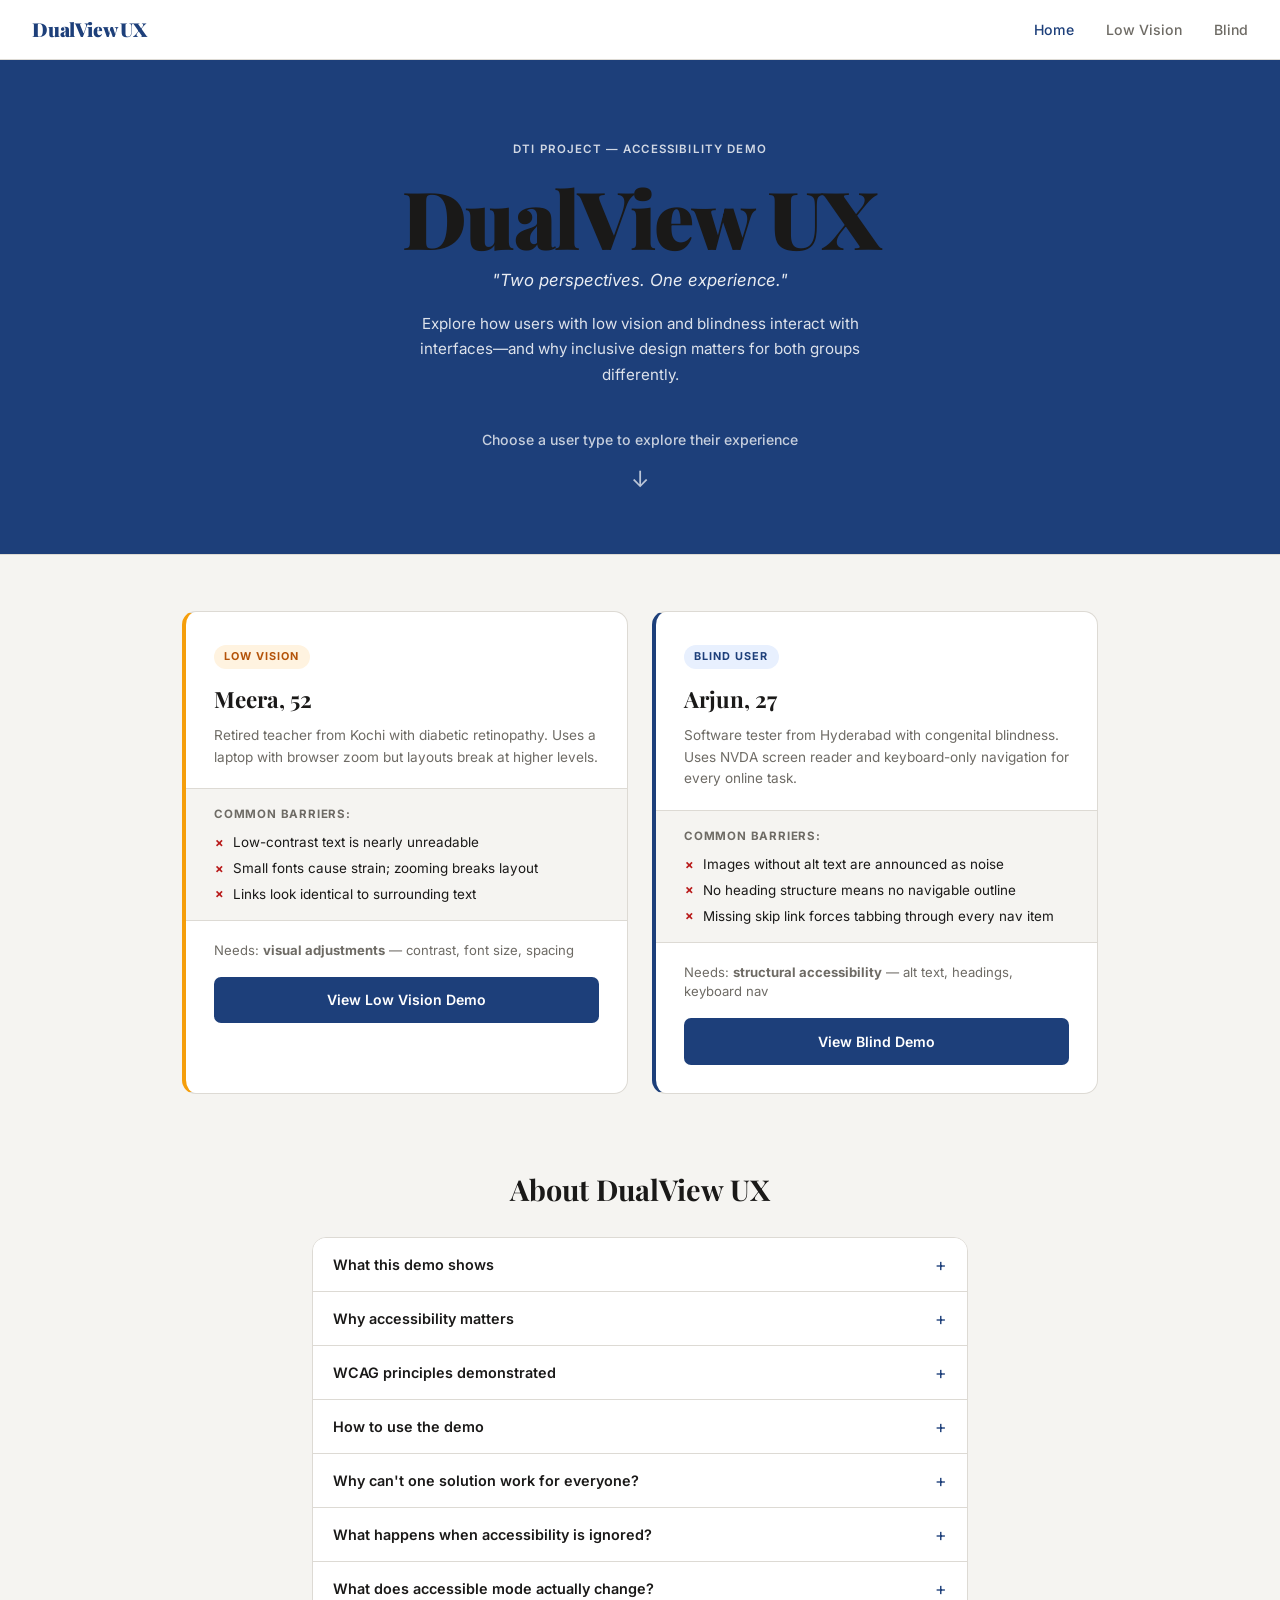
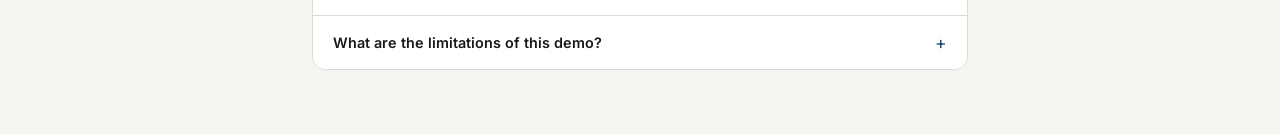
==== index.html @ b09f966c "Initial commit (WIP- contains known issues)" ====
<!DOCTYPE html>
<html lang="en">
<head>
  <meta charset="UTF-8" />
  <meta name="viewport" content="width=device-width, initial-scale=1.0" />
  <title>DualView UX — Two perspectives. One experience.</title>
  <link rel="stylesheet" href="global.css" />
  <link rel="stylesheet" href="home.css" />
</head>
<body>

  <a href="#main" class="skip-link">Skip to main content</a>

  <header>
    <nav class="navbar" aria-label="Main navigation">
      <a href="index.html" class="nav-logo">DualView UX</a>
      <ul class="nav-links">
        <li><a href="index.html" aria-current="page">Home</a></li>
        <li><a href="low-vision.html">Low Vision</a></li>
        <li><a href="blind.html">Blind</a></li>
      </ul>
    </nav>
  </header>

  <main id="main">

    <!-- HERO -->
    <section class="home-hero" aria-labelledby="hero-h">
      <div class="hero-inner">
        <p class="hero-eyebrow">DTI Project — Accessibility Demo</p>
        <h1 id="hero-h">DualView UX</h1>
        <p class="hero-tagline">"Two perspectives. One experience."</p>
        <p class="hero-desc">
          Explore how users with low vision and blindness interact with interfaces—and
          why inclusive design matters for both groups differently.
        </p>
        <p class="hero-cta-hint">Choose a user type to explore their experience</p>
        <div class="hero-arrow" aria-hidden="true">&#8595;</div>
      </div>
    </section>

    <!-- PERSONA CARDS -->
    <section class="personas" id="personas" aria-labelledby="personas-h">
      <h2 id="personas-h" class="sr-only">User Perspectives</h2>

      <div class="persona-grid">

        <!-- LOW VISION -->
        <article class="persona-card pcard-lv" aria-labelledby="lv-h">
          <div class="pcard-top">
            <span class="ptag ptag-lv">Low Vision</span>
            <h3 id="lv-h">Meera, 52</h3>
            <p class="pbio">
              Retired teacher from Kochi with diabetic retinopathy. Uses a laptop
              with browser zoom but layouts break at higher levels.
            </p>
          </div>
          <div class="pcard-problems">
            <p class="problems-label">Common barriers:</p>
            <ul>
              <li>Low-contrast text is nearly unreadable</li>
              <li>Small fonts cause strain; zooming breaks layout</li>
              <li>Links look identical to surrounding text</li>
            </ul>
          </div>
          <div class="pcard-bottom">
            <p class="pcard-needs">Needs: <strong>visual adjustments</strong> — contrast, font size, spacing</p>
            <a href="low-vision.html" class="btn btn-primary pcard-btn">
              View Low Vision Demo
            </a>
          </div>
        </article>

        <!-- BLIND -->
        <article class="persona-card pcard-blind" aria-labelledby="blind-h">
          <div class="pcard-top">
            <span class="ptag ptag-blind">Blind User</span>
            <h3 id="blind-h">Arjun, 27</h3>
            <p class="pbio">
              Software tester from Hyderabad with congenital blindness. Uses NVDA
              screen reader and keyboard-only navigation for every online task.
            </p>
          </div>
          <div class="pcard-problems">
            <p class="problems-label">Common barriers:</p>
            <ul>
              <li>Images without alt text are announced as noise</li>
              <li>No heading structure means no navigable outline</li>
              <li>Missing skip link forces tabbing through every nav item</li>
            </ul>
          </div>
          <div class="pcard-bottom">
            <p class="pcard-needs">Needs: <strong>structural accessibility</strong> — alt text, headings, keyboard nav</p>
            <a href="blind.html" class="btn btn-primary pcard-btn">
              View Blind Demo
            </a>
          </div>
        </article>

      </div>
    </section>

    <!-- ABOUT ACCORDION -->
    <section class="about-section" id="about" aria-labelledby="about-h">
      <h2 id="about-h">About DualView UX</h2>

      <div class="accordion" role="list">

        <div class="accordion-item" role="listitem">
          <button class="accordion-btn" aria-expanded="false" aria-controls="acc-1">
            <span>What this demo shows</span>
            <span class="acc-icon" aria-hidden="true">+</span>
          </button>
          <div class="accordion-body" id="acc-1">
            <p>
              DualView UX demonstrates how the same interface can feel radically different
              depending on the type of visual impairment a user has. Each demo page starts
              in an inaccessible state and can be progressively improved using the controls panel.
            </p>
            <p style="margin-top:0.6rem;">
              The key insight: accessibility is not one-size-fits-all. A blind user needs
              structural changes (alt text, semantic HTML, keyboard navigation).
              A low vision user needs visual changes (contrast, font size, spacing). Both matter.
            </p>
          </div>
        </div>

        <div class="accordion-item" role="listitem">
          <button class="accordion-btn" aria-expanded="false" aria-controls="acc-2">
            <span>Why accessibility matters</span>
            <span class="acc-icon" aria-hidden="true">+</span>
          </button>
          <div class="accordion-body" id="acc-2">
            <ul>
              <li>246 million people globally live with moderate to severe vision impairment</li>
              <li>96.3% of home pages fail at least one WCAG accessibility check (WebAIM 2023)</li>
              <li>1 in 12 men has some form of colour vision deficiency</li>
              <li>Inaccessible interfaces exclude users from banking, healthcare, education, and commerce</li>
              <li>Accessibility improvements benefit all users — not just those with disabilities</li>
            </ul>
          </div>
        </div>

        <div class="accordion-item" role="listitem">
          <button class="accordion-btn" aria-expanded="false" aria-controls="acc-3">
            <span>WCAG principles demonstrated</span>
            <span class="acc-icon" aria-hidden="true">+</span>
          </button>
          <div class="accordion-body" id="acc-3">
            <ul>
              <li><strong>Contrast:</strong> Minimum 4.5:1 ratio for body text (WCAG AA)</li>
              <li><strong>Text scaling:</strong> Content must remain usable at 200% zoom</li>
              <li><strong>Keyboard navigation:</strong> All functionality available without a mouse</li>
              <li><strong>Alt text:</strong> Every meaningful image must have a text alternative</li>
              <li><strong>Semantic HTML:</strong> Correct heading hierarchy, landmarks, and labels</li>
            </ul>
          </div>
        </div>

        <div class="accordion-item" role="listitem">
          <button class="accordion-btn" aria-expanded="false" aria-controls="acc-4">
            <span>How to use the demo</span>
            <span class="acc-icon" aria-hidden="true">+</span>
          </button>
          <div class="accordion-body" id="acc-4">
            <ul>
              <li>Click a persona card above to open the relevant demo page</li>
              <li>Each demo starts in inaccessible mode — observe the default state</li>
              <li>Open the Accessibility panel (right side of screen) to toggle features</li>
              <li>Switch between Inaccessible and Accessible mode using the panel controls</li>
              <li>On the Blind demo: press Tab to explore keyboard navigation</li>
            </ul>
          </div>
        </div>

        <div class="accordion-item" role="listitem">
          <button class="accordion-btn" aria-expanded="false" aria-controls="acc-5">
            <span>Why can't one solution work for everyone?</span>
            <span class="acc-icon" aria-hidden="true">+</span>
          </button>
          <div class="accordion-body" id="acc-5">
            <p>Low vision and blindness are fundamentally different conditions. A person with low vision can see — but poorly. They benefit from larger text, better contrast, and clearer visual hierarchy. A blind user cannot rely on visuals at all. They navigate using a screen reader and keyboard, and need the underlying HTML to be correct — headings, labels, alt text, landmarks.</p>
            <p style="margin-top:0.5rem;">A website that adds high contrast solves nothing for a blind user. A website that adds alt text solves nothing for a low vision user who can see the image but cannot read a small caption. Both groups need different interventions.</p>
          </div>
        </div>

        <div class="accordion-item" role="listitem">
          <button class="accordion-btn" aria-expanded="false" aria-controls="acc-6">
            <span>What happens when accessibility is ignored?</span>
            <span class="acc-icon" aria-hidden="true">+</span>
          </button>
          <div class="accordion-body" id="acc-6">
            <ul>
              <li>Blind users hear "button, button, button" with no context about what each button does</li>
              <li>Low vision users zoom to 200% and the layout collapses, overlapping or hiding content</li>
              <li>Images are announced as "image" with no description — useless to a screen reader</li>
              <li>Forms become impossible — inputs have no labels, so the screen reader says "edit text, blank"</li>
              <li>Users cannot navigate by headings because the page uses styled divs instead of semantic HTML</li>
              <li>The result: users abandon the task and lose independence</li>
            </ul>
          </div>
        </div>

        <div class="accordion-item" role="listitem">
          <button class="accordion-btn" aria-expanded="false" aria-controls="acc-7">
            <span>What does accessible mode actually change?</span>
            <span class="acc-icon" aria-hidden="true">+</span>
          </button>
          <div class="accordion-body" id="acc-7">
            <p>On the Low Vision demo, accessible mode restores proper text contrast, increases font size, widens line spacing, and makes links visually distinct. These are CSS-level changes — no content rewriting needed.</p>
            <p style="margin-top:0.5rem;">On the Blind demo, it swaps vague alt text ("image") for descriptive alternatives, and changes button labels from "View product" to "View: [Product Name]" — so a screen reader user always knows what they are about to activate.</p>
          </div>
        </div>

        <div class="accordion-item" role="listitem">
          <button class="accordion-btn" aria-expanded="false" aria-controls="acc-8">
            <span>What are the limitations of this demo?</span>
            <span class="acc-icon" aria-hidden="true">+</span>
          </button>
          <div class="accordion-body" id="acc-8">
            <ul>
              <li>Based on secondary research and simulated personas — no formal user testing was conducted</li>
              <li>The "inaccessible" mode uses CSS to simulate poor design; the underlying HTML stays structurally valid</li>
              <li>Real screen reader behaviour varies by software (NVDA, JAWS, VoiceOver) and cannot be fully replicated in a browser</li>
              <li>The screen reader overlay shows the alt attribute content — not a full audio output simulation</li>
              <li>Keyboard navigation is demonstrated structurally but not exhaustively tested with assistive hardware</li>
            </ul>
          </div>
        </div>

      </div>
    </section>

  </main>

  <script src="global.js"></script>
  <script src="home.js"></script>

</body>
</html>
---- global.css ----
/* ============================================================
   GLOBAL.CSS — DualView UX
   Shared: reset, typography, navbar, footer, accessibility system
   ============================================================ */

@import url('https://fonts.googleapis.com/css2?family=Inter:wght@300;400;500;600;700&family=Playfair+Display:wght@700;900&display=swap');

/* ---- TOKENS ---- */
:root {
  --bg:            #f5f4f1;
  --surface:       #ffffff;
  --border:        #dddad4;
  --text:          #1a1918;
  --muted:         #6e6b65;
  --accent:        #1d3f7a;
  --accent-hover:  #152e5e;
  --accent-light:  #edf1fa;
  --danger:        #b91c1c;

  --ff-display: 'Playfair Display', Georgia, serif;
  --ff-body:    'Inter', system-ui, sans-serif;
  --fs-base:    17px;
  --lh-base:    1.65;

  --radius:    7px;
  --radius-lg: 14px;

  --shadow-sm: 0 1px 4px rgba(0,0,0,0.07);
  --shadow-md: 0 4px 16px rgba(0,0,0,0.10);
}

/* ---- RESET ---- */
*, *::before, *::after { box-sizing: border-box; margin: 0; padding: 0; }
html { scroll-behavior: smooth; }

body {
  font-family: var(--ff-body);
  font-size: var(--fs-base);
  line-height: var(--lh-base);
  color: var(--text);
  background: var(--bg);
  transition: background 0.3s, color 0.3s;
}

img { max-width: 100%; display: block; }
a   { color: var(--accent); }

*:focus-visible {
  outline: 3px solid var(--accent);
  outline-offset: 3px;
  border-radius: 3px;
}

/* ---- SKIP LINK ---- */
.skip-link {
  position: absolute;
  top: -80px;
  left: 1rem;
  background: var(--accent);
  color: #fff;
  padding: 0.5rem 1rem;
  border-radius: 0 0 var(--radius) var(--radius);
  text-decoration: none;
  font-weight: 600;
  font-size: 0.9rem;
  z-index: 9999;
  transition: top 0.2s;
}
.skip-link:focus { top: 0; }

/* ---- NAVBAR ---- */
.navbar {
  display: flex;
  align-items: center;
  justify-content: space-between;
  padding: 0.85rem 2rem;
  background: var(--surface);
  border-bottom: 1px solid var(--border);
  position: sticky;
  top: 0;
  z-index: 600;
}

/* Mode bar sticks below navbar. Navbar is ~52px tall, mode bar ~42px */
.a11y-mode-bar {
  display: flex;
  justify-content: flex-end;
  align-items: center;
  padding: 0.5rem 1.5rem;
  background: var(--surface);
  border-bottom: 1px solid var(--border);
  gap: 0.75rem;
  position: sticky;
  top: 52px; /* height of navbar */
  z-index: 590;
}

.nav-logo {
  font-family: var(--ff-display);
  font-size: 1.2rem;
  font-weight: 900;
  color: var(--accent);
  text-decoration: none;
  letter-spacing: -0.01em;
}

.nav-links {
  list-style: none;
  display: flex;
  gap: 2rem;
}

.nav-links a {
  text-decoration: none;
  font-size: 0.88rem;
  font-weight: 500;
  color: var(--muted);
  transition: color 0.15s;
}

.nav-links a:hover,
.nav-links a[aria-current="page"] {
  color: var(--accent);
}

/* ---- SCREEN READER ONLY ---- */
.sr-only {
  position: absolute;
  width: 1px; height: 1px;
  padding: 0; margin: -1px;
  overflow: hidden;
  clip: rect(0,0,0,0);
  white-space: nowrap;
  border: 0;
}

/* ---- BUTTONS ---- */
.btn {
  display: inline-block;
  padding: 0.6rem 1.3rem;
  border-radius: var(--radius);
  font-family: var(--ff-body);
  font-size: 0.88rem;
  font-weight: 600;
  text-decoration: none;
  cursor: pointer;
  border: 2px solid transparent;
  transition: background 0.18s, color 0.18s, border-color 0.18s;
}

.btn-primary {
  background: var(--accent);
  color: #fff;
}
.btn-primary:hover { background: var(--accent-hover); color: #fff; }

.btn-outline {
  background: transparent;
  color: var(--accent);
  border-color: var(--accent);
}
.btn-outline:hover { background: var(--accent-light); }

/* ============================================================
   ACCESSIBILITY SYSTEM — toolbar + toggles
   ============================================================ */

/* Mode bar label */

.a11y-mode-bar .mode-label {
  font-size: 0.82rem;
  color: var(--muted);
}

.mode-pill {
  display: inline-flex;
  border: 1px solid var(--border);
  border-radius: 50px;
  overflow: hidden;
}

.mode-pill button {
  font-family: var(--ff-body);
  font-size: 0.78rem;
  font-weight: 600;
  padding: 0.3rem 0.9rem;
  border: none;
  background: transparent;
  color: var(--muted);
  cursor: pointer;
  transition: background 0.18s, color 0.18s;
}

.mode-pill button.active {
  background: var(--accent);
  color: #fff;
}

/* Floating toolbar */
.a11y-toolbar {
  position: fixed;
  right: 0;
  top: 50%;
  transform: translateY(-50%);
  z-index: 800;
  display: flex;
  align-items: flex-start;
}

.a11y-tab-btn {
  background: var(--accent);
  color: #fff;
  border: none;
  padding: 0.55rem 0.35rem;
  cursor: pointer;
  writing-mode: vertical-rl;
  font-family: var(--ff-body);
  font-size: 0.7rem;
  font-weight: 600;
  letter-spacing: 0.06em;
  border-radius: var(--radius) 0 0 var(--radius);
  min-height: 90px;
  display: flex;
  align-items: center;
  justify-content: center;
  transition: background 0.18s;
}

.a11y-tab-btn:hover { background: var(--accent-hover); }

.a11y-panel {
  background: var(--surface);
  border: 1px solid var(--border);
  border-right: none;
  border-radius: var(--radius-lg) 0 0 var(--radius-lg);
  box-shadow: var(--shadow-md);
  width: 245px;
  max-height: 86vh;
  overflow-y: auto;
  /* Slide animation */
  transform: translateX(100%);
  opacity: 0;
  transition: transform 0.25s ease, opacity 0.2s ease;
  display: flex;
  flex-direction: column;
  pointer-events: none;
}

.a11y-panel.open {
  transform: translateX(0);
  opacity: 1;
  pointer-events: auto;
}

.panel-header {
  display: flex;
  align-items: center;
  justify-content: space-between;
  padding: 0.8rem 1rem;
  border-bottom: 1px solid var(--border);
  position: sticky;
  top: 0;
  background: var(--surface);
  z-index: 1;
}

.panel-header h2 {
  font-size: 0.88rem;
  font-weight: 700;
  font-family: var(--ff-display);
  color: var(--text);
}

.panel-close {
  background: none;
  border: none;
  font-size: 1rem;
  cursor: pointer;
  color: var(--muted);
  padding: 0.15rem 0.3rem;
  border-radius: var(--radius);
}
.panel-close:hover { background: var(--bg); color: var(--text); }

.panel-body {
  padding: 0.9rem;
  display: flex;
  flex-direction: column;
  gap: 1rem;
}

.panel-group h3 {
  font-size: 0.62rem;
  font-weight: 700;
  letter-spacing: 0.1em;
  text-transform: uppercase;
  color: var(--muted);
  margin-bottom: 0.5rem;
  padding-bottom: 0.25rem;
  border-bottom: 1px solid var(--border);
}

/* Button groups */
.ctrl-group {
  display: flex;
  gap: 3px;
  flex-wrap: wrap;
}

.ctrl-group button {
  font-family: var(--ff-body);
  font-size: 0.76rem;
  font-weight: 600;
  padding: 0.26rem 0.55rem;
  border: 1px solid var(--border);
  border-radius: var(--radius);
  background: var(--surface);
  color: var(--text);
  cursor: pointer;
  transition: background 0.15s, color 0.15s;
}

.ctrl-group button:hover,
.ctrl-group button.active {
  background: var(--accent);
  color: #fff;
  border-color: var(--accent);
}

/* Toggle rows */
.toggle-row {
  display: flex;
  align-items: center;
  justify-content: space-between;
  padding: 0.22rem 0;
}

.toggle-label {
  font-size: 0.82rem;
  font-weight: 500;
  color: var(--text);
}

.sm-toggle {
  position: relative;
  width: 36px;
  height: 20px;
  flex-shrink: 0;
}
.sm-toggle input { opacity: 0; width: 0; height: 0; }

.sm-slider {
  position: absolute;
  inset: 0;
  background: #ccc;
  border-radius: 20px;
  cursor: pointer;
  transition: background 0.22s;
}
.sm-slider::before {
  content: "";
  position: absolute;
  width: 14px; height: 14px;
  left: 3px; top: 3px;
  background: #fff;
  border-radius: 50%;
  transition: transform 0.22s;
}
.sm-toggle input:checked + .sm-slider { background: var(--accent); }
.sm-toggle input:checked + .sm-slider::before { transform: translateX(16px); }

/* Reset */
.panel-reset {
  margin: 0 0.9rem 0.9rem;
  padding: 0.48rem;
  width: calc(100% - 1.8rem);
  font-family: var(--ff-body);
  font-size: 0.8rem;
  font-weight: 600;
  background: var(--bg);
  border: 1px solid var(--border);
  border-radius: var(--radius);
  cursor: pointer;
  color: var(--text);
  transition: background 0.15s;
}
.panel-reset:hover { background: var(--border); }

/* ============================================================
   ACCESSIBILITY FEATURE CLASSES (body-level toggles)
   ============================================================ */

/* HIGH CONTRAST */
body.high-contrast {
  --bg:      #000000;
  --surface: #000000;
  --border:  #ffffff;
  --text:    #ffffff;
  --muted:   #dddddd;
  --accent:  #ffee00;
  background: #000 !important;
  color: #fff !important;
}
body.high-contrast * {
  background-color: #000 !important;
  color: #fff !important;
  border-color: #fff !important;
}
body.high-contrast a { color: #ffee00 !important; text-decoration: underline !important; }
body.high-contrast .btn-primary,
body.high-contrast .a11y-tab-btn,
body.high-contrast .mode-pill button.active {
  background: #ffee00 !important;
  color: #000 !important;
  border-color: #fff !important;
}
body.high-contrast .a11y-panel { border: 2px solid #fff !important; }
body.high-contrast .navbar { border-bottom: 1px solid #fff !important; }

/* DARK MODE */
body.dark-mode {
  --bg:      #181818;
  --surface: #242424;
  --border:  #3a3a3a;
  --text:    #e8e8e8;
  --muted:   #aaaaaa;
  background: #181818;
  color: #e8e8e8;
}
body.dark-mode .navbar  { background: #242424; border-bottom-color: #3a3a3a; }
body.dark-mode .a11y-panel,
body.dark-mode .panel-header { background: #242424; border-color: #3a3a3a; }
body.dark-mode .a11y-mode-bar { background: #242424; border-bottom-color: #3a3a3a; }

/* HIGHLIGHT LINKS */
body.highlight-links a {
  text-decoration: underline !important;
  text-underline-offset: 3px;
  text-decoration-thickness: 2px !important;
  background: rgba(255, 230, 0, 0.25) !important;
  padding: 0 2px;
  border-radius: 2px;
  color: #000 !important;
}
body.high-contrast.highlight-links a {
  background: #ffee00 !important;
  color: #000 !important;
}

/* FONT SIZES — deliberately noticeable differences */
body.font-sm { font-size: 13px !important; }
body.font-sm h1, body.font-sm h2, body.font-sm h3 { font-size: revert; }

body.font-lg { font-size: 22px !important; }
body.font-lg .navbar, body.font-lg .a11y-mode-bar { font-size: 16px; }

/* LINE SPACING */
body.spacing-wide   * { line-height: 1.95 !important; }
body.spacing-wider  * { line-height: 2.35 !important; }

/* FOCUS RINGS — hidden in bad mode, visible in accessible mode */
body.demo-bad *:focus-visible { outline: none; }

/* ============================================================
   RESPONSIVE
   ============================================================ */
@media (max-width: 700px) {
  .nav-links { display: none; }
  .a11y-panel { width: 220px; }
}
---- home.css ----
/* ============================================================
   HOME.CSS — DualView UX Index Page
   ============================================================ */

/* ---- HERO ---- */
.home-hero {
  border-bottom: 1px solid var(--border);
  background: var(--accent);
}

.home-hero .hero-eyebrow,
.home-hero h1,
.home-hero .hero-tagline,
.home-hero .hero-desc,
.home-hero .hero-cta-hint {
  color: #fff;
}

.home-hero .hero-eyebrow { opacity: 0.8; }
.home-hero .hero-tagline  { opacity: 0.9; }
.home-hero .hero-desc     { opacity: 0.85; }
.home-hero .hero-cta-hint { opacity: 0.75; }

.home-hero .hero-arrow { color: rgba(255,255,255,0.7); }

.hero-inner {
  max-width: 700px;
  margin: 0 auto;
  padding: 5rem 2rem 3.5rem;
  text-align: center;
}

.hero-eyebrow {
  font-size: 0.72rem;
  font-weight: 600;
  letter-spacing: 0.1em;
  text-transform: uppercase;
  color: var(--muted);
  margin-bottom: 1rem;
}

.hero-inner h1 {
  font-family: var(--ff-display);
  font-size: clamp(3rem, 7vw, 5rem);
  font-weight: 900;
  line-height: 1.05;
  color: var(--text);
  margin-bottom: 0.5rem;
  letter-spacing: -0.02em;
}

.hero-tagline {
  font-size: 1.05rem;
  color: var(--muted);
  font-style: italic;
  margin-bottom: 1rem;
}

.hero-desc {
  font-size: 0.95rem;
  color: var(--muted);
  line-height: 1.7;
  max-width: 480px;
  margin: 0 auto 2.5rem;
}

.hero-cta-hint {
  font-size: 0.88rem;
  font-weight: 500;
  color: var(--muted);
  margin-bottom: 0.6rem;
}

.hero-arrow {
  font-size: 1.4rem;
  color: var(--accent);
  animation: bob 1.6s ease-in-out infinite;
}

@keyframes bob {
  0%, 100% { transform: translateY(0); }
  50%       { transform: translateY(6px); }
}

/* ---- PERSONAS ---- */
.personas {
  max-width: 980px;
  margin: 0 auto;
  padding: 3.5rem 2rem;
}

.persona-grid {
  display: grid;
  grid-template-columns: 1fr 1fr;
  gap: 1.5rem;
}

.persona-card {
  background: var(--surface);
  border: 1px solid var(--border);
  border-radius: var(--radius-lg);
  display: flex;
  flex-direction: column;
  overflow: hidden;
}

.pcard-top {
  padding: 1.75rem 1.75rem 1.25rem;
}

.ptag {
  display: inline-block;
  font-size: 0.68rem;
  font-weight: 700;
  letter-spacing: 0.09em;
  text-transform: uppercase;
  padding: 0.18rem 0.65rem;
  border-radius: 20px;
  margin-bottom: 0.8rem;
}

.ptag-lv    { background: #fff3e0; color: #b45309; }
.ptag-blind { background: #e8f0fe; color: #1d3f7a; }

.persona-card h3 {
  font-family: var(--ff-display);
  font-size: 1.4rem;
  font-weight: 700;
  margin-bottom: 0.4rem;
  color: var(--text);
}

.pbio {
  font-size: 0.85rem;
  color: var(--muted);
  line-height: 1.6;
}

.pcard-problems {
  padding: 1rem 1.75rem;
  background: var(--bg);
  border-top: 1px solid var(--border);
  border-bottom: 1px solid var(--border);
}

.problems-label {
  font-size: 0.72rem;
  font-weight: 700;
  letter-spacing: 0.07em;
  text-transform: uppercase;
  color: var(--muted);
  margin-bottom: 0.5rem;
}

.persona-card ul {
  list-style: none;
  display: flex;
  flex-direction: column;
  gap: 0.35rem;
}

.persona-card ul li {
  font-size: 0.84rem;
  color: var(--text);
  padding-left: 1.2rem;
  position: relative;
  line-height: 1.5;
}

.persona-card ul li::before {
  content: "✗";
  position: absolute;
  left: 0;
  color: var(--danger);
  font-weight: 700;
  font-size: 0.75rem;
  top: 0.1rem;
}

.pcard-bottom {
  padding: 1.25rem 1.75rem 1.75rem;
}

.pcard-needs {
  font-size: 0.82rem;
  color: var(--muted);
  margin-bottom: 1rem;
  line-height: 1.5;
}

.pcard-btn { width: 100%; text-align: center; }

/* Left border accent */
.pcard-lv   { border-left: 4px solid #f59e0b; }
.pcard-blind { border-left: 4px solid #1d3f7a; }

/* ---- ABOUT / ACCORDION ---- */
.about-section {
  max-width: 720px;
  margin: 0 auto;
  padding: 1rem 2rem 4rem;
}

.about-section h2 {
  font-family: var(--ff-display);
  font-size: 1.8rem;
  font-weight: 700;
  text-align: center;
  margin-bottom: 1.5rem;
  color: var(--text);
}

.accordion {
  border: 1px solid var(--border);
  border-radius: var(--radius-lg);
  overflow: hidden;
  background: var(--surface);
}

.accordion-item { border-bottom: 1px solid var(--border); }
.accordion-item:last-child { border-bottom: none; }

.accordion-btn {
  width: 100%;
  text-align: left;
  background: var(--surface);
  border: none;
  padding: 1rem 1.25rem;
  font-family: var(--ff-body);
  font-size: 0.9rem;
  font-weight: 600;
  color: var(--text);
  cursor: pointer;
  display: flex;
  justify-content: space-between;
  align-items: center;
  gap: 0.5rem;
  transition: background 0.15s;
}

.accordion-btn:hover { background: var(--bg); }

.acc-icon {
  color: var(--accent);
  font-size: 1.1rem;
  font-weight: 400;
  flex-shrink: 0;
  transition: transform 0.25s ease;
  display: inline-block;
}

.accordion-btn[aria-expanded="true"] .acc-icon {
  transform: rotate(45deg);
}

/* Smooth accordion open/close */
.accordion-body {
  overflow: hidden;
  max-height: 0;
  transition: max-height 0.3s ease, padding 0.25s ease;
  padding: 0 1.25rem;
  background: var(--surface);
  font-size: 0.86rem;
  color: var(--muted);
  line-height: 1.7;
}

.accordion-body.open {
  max-height: 400px;
  padding: 0 1.25rem 1rem;
}

.accordion-body ul {
  padding-left: 1.1rem;
  margin-top: 0.3rem;
}

.accordion-body ul li { margin-bottom: 0.3rem; }
.accordion-body p + p { margin-top: 0.5rem; }

@media (max-width: 680px) {
  .persona-grid { grid-template-columns: 1fr; }
}
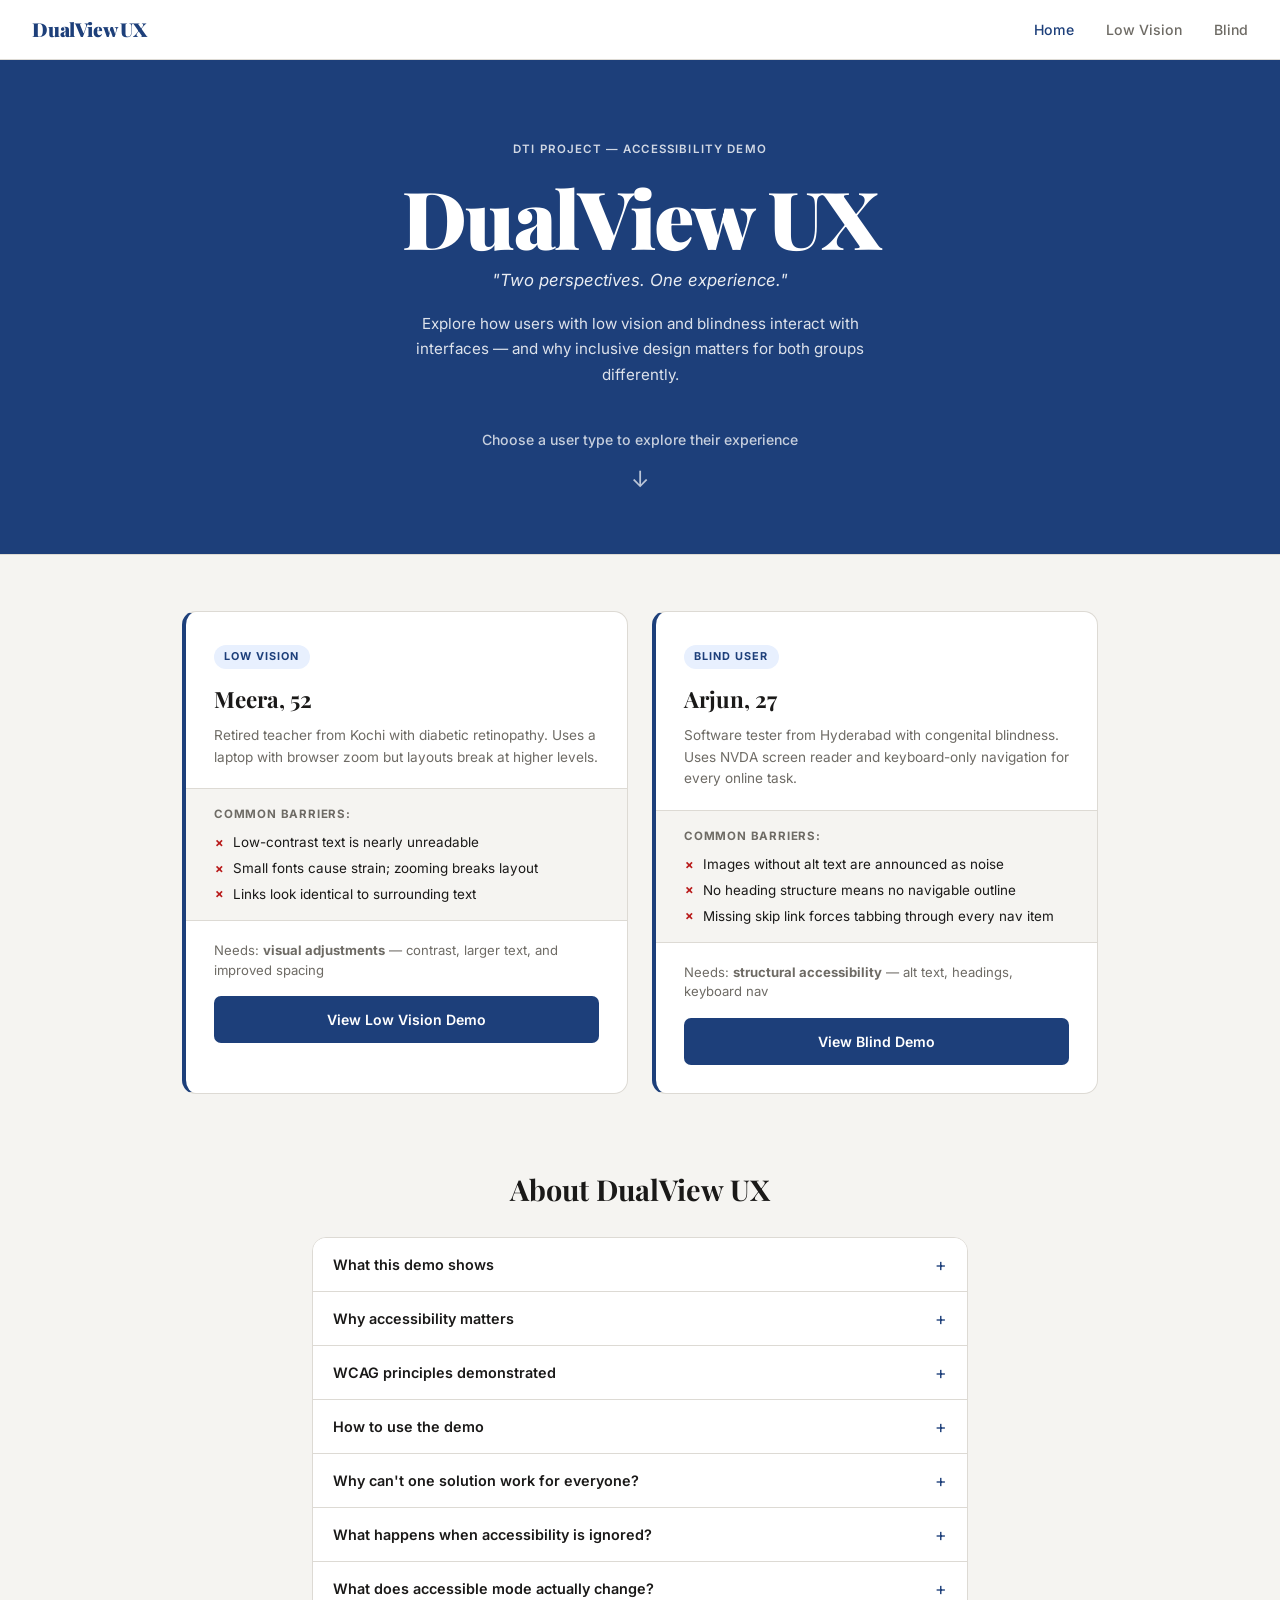
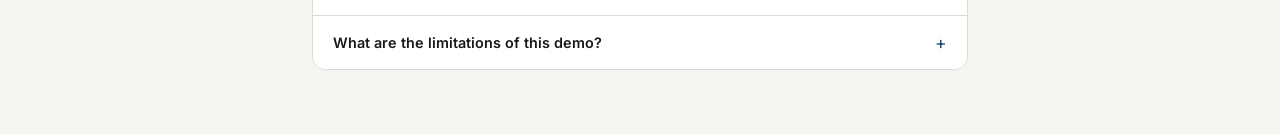
==== commit 2f67d4d3: "uploaded updated files" ====
--- a/index.html
+++ b/index.html
@@ -4,8 +4,8 @@
   <meta charset="UTF-8" />
   <meta name="viewport" content="width=device-width, initial-scale=1.0" />
   <title>DualView UX — Two perspectives. One experience.</title>
-  <link rel="stylesheet" href="global.css" />
-  <link rel="stylesheet" href="home.css" />
+  <link rel="stylesheet" href="css/global.css" />
+  <link rel="stylesheet" href="css/home.css" />
 </head>
 <body>
 
@@ -31,7 +31,7 @@
         <h1 id="hero-h">DualView UX</h1>
         <p class="hero-tagline">"Two perspectives. One experience."</p>
         <p class="hero-desc">
-          Explore how users with low vision and blindness interact with interfaces—and
+          Explore how users with low vision and blindness interact with interfaces — and
           why inclusive design matters for both groups differently.
         </p>
         <p class="hero-cta-hint">Choose a user type to explore their experience</p>
@@ -64,14 +64,12 @@
             </ul>
           </div>
           <div class="pcard-bottom">
-            <p class="pcard-needs">Needs: <strong>visual adjustments</strong> — contrast, font size, spacing</p>
-            <a href="low-vision.html" class="btn btn-primary pcard-btn">
-              View Low Vision Demo
-            </a>
+            <p class="pcard-needs">Needs: <strong>visual adjustments</strong> — contrast, larger text, and improved spacing</p>
+            <a href="low-vision.html" class="btn btn-primary pcard-btn">View Low Vision Demo</a>
           </div>
         </article>
 
-        <!-- BLIND -->
+        <!-- BLIND USER -->
         <article class="persona-card pcard-blind" aria-labelledby="blind-h">
           <div class="pcard-top">
             <span class="ptag ptag-blind">Blind User</span>
@@ -91,9 +89,7 @@
           </div>
           <div class="pcard-bottom">
             <p class="pcard-needs">Needs: <strong>structural accessibility</strong> — alt text, headings, keyboard nav</p>
-            <a href="blind.html" class="btn btn-primary pcard-btn">
-              View Blind Demo
-            </a>
+            <a href="blind.html" class="btn btn-primary pcard-btn">View Blind Demo</a>
           </div>
         </article>
 
@@ -112,16 +108,8 @@
             <span class="acc-icon" aria-hidden="true">+</span>
           </button>
           <div class="accordion-body" id="acc-1">
-            <p>
-              DualView UX demonstrates how the same interface can feel radically different
-              depending on the type of visual impairment a user has. Each demo page starts
-              in an inaccessible state and can be progressively improved using the controls panel.
-            </p>
-            <p style="margin-top:0.6rem;">
-              The key insight: accessibility is not one-size-fits-all. A blind user needs
-              structural changes (alt text, semantic HTML, keyboard navigation).
-              A low vision user needs visual changes (contrast, font size, spacing). Both matter.
-            </p>
+            <p>DualView UX demonstrates how the same interface can feel radically different depending on the type of visual impairment a user has. Each demo page starts in an inaccessible state and can be progressively improved using the controls panel.</p>
+            <p style="margin-top:0.6rem;">The key insight: accessibility is not one-size-fits-all. A blind user needs structural changes (alt text, semantic HTML, keyboard navigation). A low vision user needs visual changes (contrast, font size, spacing). Both matter.</p>
           </div>
         </div>
 
@@ -233,8 +221,8 @@
 
   </main>
 
-  <script src="global.js"></script>
-  <script src="home.js"></script>
+  <script src="js/global.js"></script>
+  <script src="js/home.js"></script>
 
 </body>
 </html>
--- a/css/global.css
+++ b/css/global.css
@@ -0,0 +1,467 @@
+/* ============================================================
+   GLOBAL.CSS — DualView UX
+   Shared: reset, typography, navbar, accessibility system
+   ============================================================ */
+
+@import url('https://fonts.googleapis.com/css2?family=Inter:wght@300;400;500;600;700&family=Playfair+Display:wght@700;900&display=swap');
+
+/* ---- DESIGN TOKENS ---- */
+:root {
+  --bg:           #f5f4f1;
+  --surface:      #ffffff;
+  --border:       #dddad4;
+  --text:         #1a1918;
+  --muted:        #6e6b65;
+  --accent:       #1d3f7a;
+  --accent-hover: #152e5e;
+  --accent-light: #edf1fa;
+  --danger:       #b91c1c;
+
+  --ff-display: 'Playfair Display', Georgia, serif;
+  --ff-body:    'Inter', system-ui, sans-serif;
+  --fs-base:    17px;
+  --lh-base:    1.65;
+
+  --radius:    7px;
+  --radius-lg: 14px;
+
+  --shadow-sm: 0 1px 4px rgba(0,0,0,0.07);
+  --shadow-md: 0 4px 16px rgba(0,0,0,0.10);
+}
+
+/* ---- RESET ---- */
+*, *::before, *::after { box-sizing: border-box; margin: 0; padding: 0; }
+html { scroll-behavior: smooth; }
+
+body {
+  font-family: var(--ff-body);
+  font-size: var(--fs-base);
+  line-height: var(--lh-base);
+  color: var(--text);
+  background: var(--bg);
+  transition: background 0.3s, color 0.3s;
+}
+
+img { max-width: 100%; display: block; }
+a   { color: var(--accent); }
+
+*:focus-visible {
+  outline: 3px solid var(--accent);
+  outline-offset: 3px;
+  border-radius: 3px;
+}
+
+/* ---- SKIP LINK ---- */
+.skip-link {
+  position: absolute;
+  top: -80px;
+  left: 1rem;
+  background: var(--accent);
+  color: #fff;
+  padding: 0.5rem 1rem;
+  border-radius: 0 0 var(--radius) var(--radius);
+  text-decoration: none;
+  font-weight: 600;
+  font-size: 0.9rem;
+  z-index: 9999;
+  transition: top 0.2s;
+}
+.skip-link:focus { top: 0; }
+
+/* ---- NAVBAR ---- */
+header {
+  position: sticky;
+  top: 0;
+  z-index: 700;
+}
+
+.navbar {
+  display: flex;
+  align-items: center;
+  justify-content: space-between;
+  padding: 0.85rem 2rem;
+  background: var(--surface);
+  border-bottom: 1px solid var(--border);
+}
+
+.nav-logo {
+  font-family: var(--ff-display);
+  font-size: 1.2rem;
+  font-weight: 900;
+  color: var(--accent);
+  text-decoration: none;
+  letter-spacing: -0.01em;
+}
+
+.nav-links {
+  list-style: none;
+  display: flex;
+  gap: 2rem;
+}
+
+.nav-links a {
+  text-decoration: none;
+  font-size: 0.88rem;
+  font-weight: 500;
+  color: var(--muted);
+  transition: color 0.15s;
+}
+
+.nav-links a:hover,
+.nav-links a[aria-current="page"] { color: var(--accent); }
+
+/* ---- MODE BAR — sticky below navbar (~52px tall) ---- */
+.a11y-mode-bar {
+  display: flex;
+  justify-content: flex-end;
+  align-items: center;
+  padding: 0.5rem 1.5rem;
+  background: var(--surface);
+  border-bottom: 1px solid var(--border);
+  gap: 0.75rem;
+  position: sticky;
+  top: 52px;
+  z-index: 590;
+}
+
+.a11y-mode-bar .mode-label {
+  font-size: 0.82rem;
+  color: var(--muted);
+}
+
+.mode-pill {
+  display: inline-flex;
+  border: 1px solid var(--border);
+  border-radius: 50px;
+  overflow: hidden;
+}
+
+.mode-pill button {
+  font-family: var(--ff-body);
+  font-size: 0.78rem;
+  font-weight: 600;
+  padding: 0.3rem 0.9rem;
+  border: none;
+  background: transparent;
+  color: var(--muted);
+  cursor: pointer;
+  transition: background 0.18s, color 0.18s;
+}
+
+.mode-pill button.active {
+  background: var(--accent);
+  color: #fff;
+}
+
+/* ---- SCREEN READER ONLY ---- */
+.sr-only {
+  position: absolute;
+  width: 1px; height: 1px;
+  padding: 0; margin: -1px;
+  overflow: hidden;
+  clip: rect(0,0,0,0);
+  white-space: nowrap;
+  border: 0;
+}
+
+/* ---- SHARED BUTTONS ---- */
+.btn {
+  display: inline-block;
+  padding: 0.6rem 1.3rem;
+  border-radius: var(--radius);
+  font-family: var(--ff-body);
+  font-size: 0.88rem;
+  font-weight: 600;
+  text-decoration: none;
+  cursor: pointer;
+  border: 2px solid transparent;
+  transition: background 0.18s, color 0.18s, border-color 0.18s;
+}
+
+.btn-primary { background: var(--accent); color: #fff; }
+.btn-primary:hover { background: var(--accent-hover); color: #fff; }
+
+.btn-outline { background: transparent; color: var(--accent); border-color: var(--accent); }
+.btn-outline:hover { background: var(--accent-light); }
+
+/* ============================================================
+   ACCESSIBILITY TOOLBAR
+   ============================================================ */
+
+.a11y-toolbar {
+  position: fixed;
+  right: 0;
+  top: 54%;
+  transform: translateY(-50%) translateX(245px);
+  z-index: 800;
+  display: flex;
+  align-items: center;
+  transition: transform 0.25s ease;
+}
+
+.a11y-toolbar.open {
+  transform: translateY(-50%) translateX(0);
+}
+
+.a11y-tab-btn {
+  background: var(--accent);
+  color: #fff;
+  border: 1px solid #fff;
+  border-right: none;
+  padding: 0.55rem 0.35rem;
+  cursor: pointer;
+  writing-mode: vertical-rl;
+  font-family: var(--ff-body);
+  font-size: 0.7rem;
+  font-weight: 600;
+  letter-spacing: 0.06em;
+  border-radius: var(--radius) 0 0 var(--radius);
+  min-height: 90px;
+  display: flex;
+  align-items: center;
+  justify-content: center;
+  transition: background 0.18s;
+}
+
+.a11y-tab-btn:hover { background: var(--accent-hover); }
+
+.a11y-panel {
+  background: var(--surface);
+  border: 1px solid var(--border);
+  border-right: none;
+  border-radius: var(--radius-lg) 0 0 var(--radius-lg);
+  box-shadow: var(--shadow-md);
+  width: 245px;
+  max-height: 86vh;
+  overflow-y: auto;
+  display: flex;
+  flex-direction: column;
+  pointer-events: none;
+}
+
+.a11y-panel.open { pointer-events: auto; }
+
+.panel-header {
+  display: flex;
+  align-items: center;
+  justify-content: space-between;
+  padding: 0.8rem 1rem;
+  border-bottom: 1px solid var(--border);
+  position: sticky;
+  top: 0;
+  background: var(--surface);
+  z-index: 1;
+}
+
+.panel-header h2 {
+  font-size: 0.88rem;
+  font-weight: 700;
+  font-family: var(--ff-display);
+  color: var(--text);
+}
+
+.panel-close {
+  background: none;
+  border: none;
+  font-size: 1rem;
+  cursor: pointer;
+  color: var(--muted);
+  padding: 0.15rem 0.3rem;
+  border-radius: var(--radius);
+}
+.panel-close:hover { background: var(--bg); color: var(--text); }
+
+.panel-body {
+  padding: 0.9rem;
+  display: flex;
+  flex-direction: column;
+  gap: 1rem;
+}
+
+.panel-group h3 {
+  font-size: 0.62rem;
+  font-weight: 700;
+  letter-spacing: 0.1em;
+  text-transform: uppercase;
+  color: var(--muted);
+  margin-bottom: 0.5rem;
+  padding-bottom: 0.25rem;
+  border-bottom: 1px solid var(--border);
+}
+
+/* Button groups inside panel */
+.ctrl-group {
+  display: flex;
+  gap: 3px;
+  flex-wrap: wrap;
+}
+
+.ctrl-group button {
+  font-family: var(--ff-body);
+  font-size: 0.76rem;
+  font-weight: 600;
+  padding: 0.26rem 0.55rem;
+  border: 1px solid var(--border);
+  border-radius: var(--radius);
+  background: var(--surface);
+  color: var(--text);
+  cursor: pointer;
+  transition: background 0.15s, color 0.15s;
+}
+
+.ctrl-group button:hover,
+.ctrl-group button.active {
+  background: var(--accent);
+  color: #fff;
+  border-color: var(--accent);
+}
+
+/* Toggle rows */
+.toggle-row {
+  display: flex;
+  align-items: center;
+  justify-content: space-between;
+  padding: 0.22rem 0;
+}
+
+.toggle-label {
+  font-size: 0.82rem;
+  font-weight: 500;
+  color: var(--text);
+}
+
+.sm-toggle {
+  position: relative;
+  width: 36px;
+  height: 20px;
+  flex-shrink: 0;
+}
+.sm-toggle input { opacity: 0; width: 0; height: 0; }
+
+.sm-slider {
+  position: absolute;
+  inset: 0;
+  background: #ccc;
+  border-radius: 20px;
+  cursor: pointer;
+  transition: background 0.22s;
+}
+.sm-slider::before {
+  content: "";
+  position: absolute;
+  width: 14px; height: 14px;
+  left: 3px; top: 3px;
+  background: #fff;
+  border-radius: 50%;
+  transition: transform 0.22s;
+}
+.sm-toggle input:checked + .sm-slider { background: var(--accent); }
+.sm-toggle input:checked + .sm-slider::before { transform: translateX(16px); }
+
+/* Reset button */
+.panel-reset {
+  margin: 0 0.9rem 0.9rem;
+  padding: 0.48rem;
+  width: calc(100% - 1.8rem);
+  font-family: var(--ff-body);
+  font-size: 0.8rem;
+  font-weight: 600;
+  background: var(--bg);
+  border: 1px solid var(--border);
+  border-radius: var(--radius);
+  cursor: pointer;
+  color: var(--text);
+  transition: background 0.15s;
+}
+.panel-reset:hover { background: var(--border); }
+
+/* ============================================================
+   ACCESSIBILITY FEATURE CLASSES (toggled on <body>)
+   ============================================================ */
+
+/* HIGH CONTRAST */
+body.high-contrast {
+  --bg:      #000000;
+  --surface: #000000;
+  --border:  #ffffff;
+  --text:    #ffffff;
+  --muted:   #dddddd;
+  --accent:  #ffee00;
+  background: #000 !important;
+  color: #fff !important;
+}
+body.high-contrast * {
+  background-color: #000 !important;
+  color: #fff !important;
+  border-color: #fff !important;
+}
+body.high-contrast a { color: #ffee00 !important; text-decoration: underline !important; }
+body.high-contrast .btn-primary,
+body.high-contrast .a11y-tab-btn,
+body.high-contrast .mode-pill button.active {
+  background: #ffee00 !important;
+  color: #000 !important;
+  border-color: #fff !important;
+}
+body.high-contrast .a11y-panel { border: 2px solid #fff !important; }
+body.high-contrast .navbar { border-bottom: 1px solid #fff !important; }
+
+/* DARK MODE */
+body.dark-mode {
+  --bg:      #181818;
+  --surface: #242424;
+  --border:  #3a3a3a;
+  --text:    #e8e8e8;
+  --muted:   #aaaaaa;
+  background: #181818;
+  color: #e8e8e8;
+}
+body.dark-mode .navbar      { background: #242424; border-bottom-color: #3a3a3a; }
+body.dark-mode .a11y-panel,
+body.dark-mode .panel-header { background: #242424; border-color: #3a3a3a; }
+body.dark-mode .a11y-mode-bar { background: #242424; border-bottom-color: #3a3a3a; }
+
+/* HIGHLIGHT LINKS */
+body.highlight-links a {
+  text-decoration: underline !important;
+  text-underline-offset: 3px;
+  text-decoration-thickness: 2px !important;
+  background: rgba(255, 230, 0, 0.25) !important;
+  padding: 0 2px;
+  border-radius: 2px;
+  color: #000 !important;
+}
+body.high-contrast.highlight-links a {
+  background: #ffee00 !important;
+  color: #000 !important;
+}
+
+/* FONT SIZE — applied to page content only */
+body.font-lg main  :not(.a11y-panel *):not(h1):not(h2):not(h3):not(h4):not(h5):not(h6),
+body.font-lg article :not(.a11y-panel *):not(h1):not(h2):not(h3):not(h4):not(h5):not(h6),
+body.font-lg section :not(.a11y-panel *):not(h1):not(h2):not(h3):not(h4):not(h5):not(h6) {
+  font-size: 1em !important;
+}
+
+body.font-xl main  :not(.a11y-panel *):not(h1):not(h2):not(h3):not(h4):not(h5):not(h6),
+body.font-xl article :not(.a11y-panel *):not(h1):not(h2):not(h3):not(h4):not(h5):not(h6),
+body.font-xl section :not(.a11y-panel *):not(h1):not(h2):not(h3):not(h4):not(h5):not(h6) {
+  font-size: 1.04em !important;
+}
+
+/* LINE SPACING */
+body.spacing-wide   main, body.spacing-wide   article, body.spacing-wide   section { line-height: 1.9  !important; }
+body.spacing-wider  main, body.spacing-wider  article, body.spacing-wider  section { line-height: 2.15 !important; }
+body.spacing-wide   main *, body.spacing-wide   article *, body.spacing-wide   section * { line-height: inherit !important; }
+body.spacing-wider  main *, body.spacing-wider  article *, body.spacing-wider  section * { line-height: inherit !important; }
+
+/* FOCUS RINGS — hidden in inaccessible mode, visible in accessible mode (intentional) */
+body.demo-bad *:focus-visible { outline: none; }
+
+/* ============================================================
+   RESPONSIVE
+   ============================================================ */
+@media (max-width: 700px) {
+  .nav-links  { display: none; }
+  .a11y-panel { width: 220px; }
+}
--- a/css/home.css
+++ b/css/home.css
@@ -0,0 +1,269 @@
+/* ============================================================
+   HOME.CSS — DualView UX Index Page
+   ============================================================ */
+
+/* ---- HERO ---- */
+.home-hero {
+  border-bottom: 1px solid var(--border);
+  background: var(--accent);
+}
+
+.home-hero .hero-eyebrow,
+.home-hero h1,
+.home-hero .hero-tagline,
+.home-hero .hero-desc,
+.home-hero .hero-cta-hint { color: #fff; }
+
+.home-hero .hero-eyebrow  { opacity: 0.8; }
+.home-hero .hero-tagline  { opacity: 0.9; }
+.home-hero .hero-desc     { opacity: 0.85; }
+.home-hero .hero-cta-hint { opacity: 0.75; }
+.home-hero .hero-arrow    { color: rgba(255,255,255,0.7); }
+
+.hero-inner {
+  max-width: 700px;
+  margin: 0 auto;
+  padding: 5rem 2rem 3.5rem;
+  text-align: center;
+}
+
+.hero-eyebrow {
+  font-size: 0.72rem;
+  font-weight: 600;
+  letter-spacing: 0.1em;
+  text-transform: uppercase;
+  color: var(--muted);
+  margin-bottom: 1rem;
+}
+
+.hero-inner h1 {
+  font-family: var(--ff-display);
+  font-size: clamp(3rem, 7vw, 5rem);
+  font-weight: 900;
+  line-height: 1.05;
+  color: white;
+  margin-bottom: 0.5rem;
+  letter-spacing: -0.02em;
+}
+
+.hero-tagline {
+  font-size: 1.05rem;
+  color: var(--muted);
+  font-style: italic;
+  margin-bottom: 1rem;
+}
+
+.hero-desc {
+  font-size: 0.95rem;
+  color: var(--muted);
+  line-height: 1.7;
+  max-width: 480px;
+  margin: 0 auto 2.5rem;
+}
+
+.hero-cta-hint {
+  font-size: 0.88rem;
+  font-weight: 500;
+  color: var(--muted);
+  margin-bottom: 0.6rem;
+}
+
+.hero-arrow {
+  font-size: 1.4rem;
+  color: var(--accent);
+  animation: bob 1.6s ease-in-out infinite;
+}
+
+@keyframes bob {
+  0%, 100% { transform: translateY(0); }
+  50%       { transform: translateY(6px); }
+}
+
+/* ---- PERSONA CARDS ---- */
+.personas {
+  max-width: 980px;
+  margin: 0 auto;
+  padding: 3.5rem 2rem;
+}
+
+.persona-grid {
+  display: grid;
+  grid-template-columns: 1fr 1fr;
+  gap: 1.5rem;
+}
+
+.persona-card {
+  background: var(--surface);
+  border: 1px solid var(--border);
+  border-radius: var(--radius-lg);
+  display: flex;
+  flex-direction: column;
+  overflow: hidden;
+}
+
+.pcard-lv,
+.pcard-blind { border-left: 4px solid #1d3f7a; }
+
+.pcard-top { padding: 1.75rem 1.75rem 1.25rem; }
+
+.ptag {
+  display: inline-block;
+  font-size: 0.68rem;
+  font-weight: 700;
+  letter-spacing: 0.09em;
+  text-transform: uppercase;
+  padding: 0.18rem 0.65rem;
+  border-radius: 20px;
+  margin-bottom: 0.8rem;
+}
+
+.ptag-lv,
+.ptag-blind { background: #e8f0fe; color: #1d3f7a; }
+
+.persona-card h3 {
+  font-family: var(--ff-display);
+  font-size: 1.4rem;
+  font-weight: 700;
+  margin-bottom: 0.4rem;
+  color: var(--text);
+}
+
+.pbio {
+  font-size: 0.85rem;
+  color: var(--muted);
+  line-height: 1.6;
+}
+
+.pcard-problems {
+  padding: 1rem 1.75rem;
+  background: var(--bg);
+  border-top: 1px solid var(--border);
+  border-bottom: 1px solid var(--border);
+}
+
+.problems-label {
+  font-size: 0.72rem;
+  font-weight: 700;
+  letter-spacing: 0.07em;
+  text-transform: uppercase;
+  color: var(--muted);
+  margin-bottom: 0.5rem;
+}
+
+.persona-card ul {
+  list-style: none;
+  display: flex;
+  flex-direction: column;
+  gap: 0.35rem;
+}
+
+.persona-card ul li {
+  font-size: 0.84rem;
+  color: var(--text);
+  padding-left: 1.2rem;
+  position: relative;
+  line-height: 1.5;
+}
+
+.persona-card ul li::before {
+  content: "✗";
+  position: absolute;
+  left: 0;
+  color: var(--danger);
+  font-weight: 700;
+  font-size: 0.75rem;
+  top: 0.1rem;
+}
+
+.pcard-bottom { padding: 1.25rem 1.75rem 1.75rem; }
+
+.pcard-needs {
+  font-size: 0.82rem;
+  color: var(--muted);
+  margin-bottom: 1rem;
+  line-height: 1.5;
+}
+
+.pcard-btn { width: 100%; text-align: center; }
+
+/* ---- ABOUT ACCORDION ---- */
+.about-section {
+  max-width: 720px;
+  margin: 0 auto;
+  padding: 1rem 2rem 4rem;
+}
+
+.about-section h2 {
+  font-family: var(--ff-display);
+  font-size: 1.8rem;
+  font-weight: 700;
+  text-align: center;
+  margin-bottom: 1.5rem;
+  color: var(--text);
+}
+
+.accordion {
+  border: 1px solid var(--border);
+  border-radius: var(--radius-lg);
+  overflow: hidden;
+  background: var(--surface);
+}
+
+.accordion-item { border-bottom: 1px solid var(--border); }
+.accordion-item:last-child { border-bottom: none; }
+
+.accordion-btn {
+  width: 100%;
+  text-align: left;
+  background: var(--surface);
+  border: none;
+  padding: 1rem 1.25rem;
+  font-family: var(--ff-body);
+  font-size: 0.9rem;
+  font-weight: 600;
+  color: var(--text);
+  cursor: pointer;
+  display: flex;
+  justify-content: space-between;
+  align-items: center;
+  gap: 0.5rem;
+  transition: background 0.15s;
+}
+
+.accordion-btn:hover { background: var(--bg); }
+
+.acc-icon {
+  color: var(--accent);
+  font-size: 1.1rem;
+  font-weight: 400;
+  flex-shrink: 0;
+  transition: transform 0.25s ease;
+  display: inline-block;
+}
+
+.accordion-btn[aria-expanded="true"] .acc-icon { transform: rotate(45deg); }
+
+.accordion-body {
+  overflow: hidden;
+  max-height: 0;
+  transition: max-height 0.3s ease, padding 0.25s ease;
+  padding: 0 1.25rem;
+  background: var(--surface);
+  font-size: 0.86rem;
+  color: var(--muted);
+  line-height: 1.7;
+}
+
+.accordion-body.open {
+  max-height: 400px;
+  padding: 0 1.25rem 1rem;
+}
+
+.accordion-body ul { padding-left: 1.1rem; margin-top: 0.3rem; }
+.accordion-body ul li { margin-bottom: 0.3rem; }
+.accordion-body p + p { margin-top: 0.5rem; }
+
+/* ---- RESPONSIVE ---- */
+@media (max-width: 680px) {
+  .persona-grid { grid-template-columns: 1fr; }
+}
